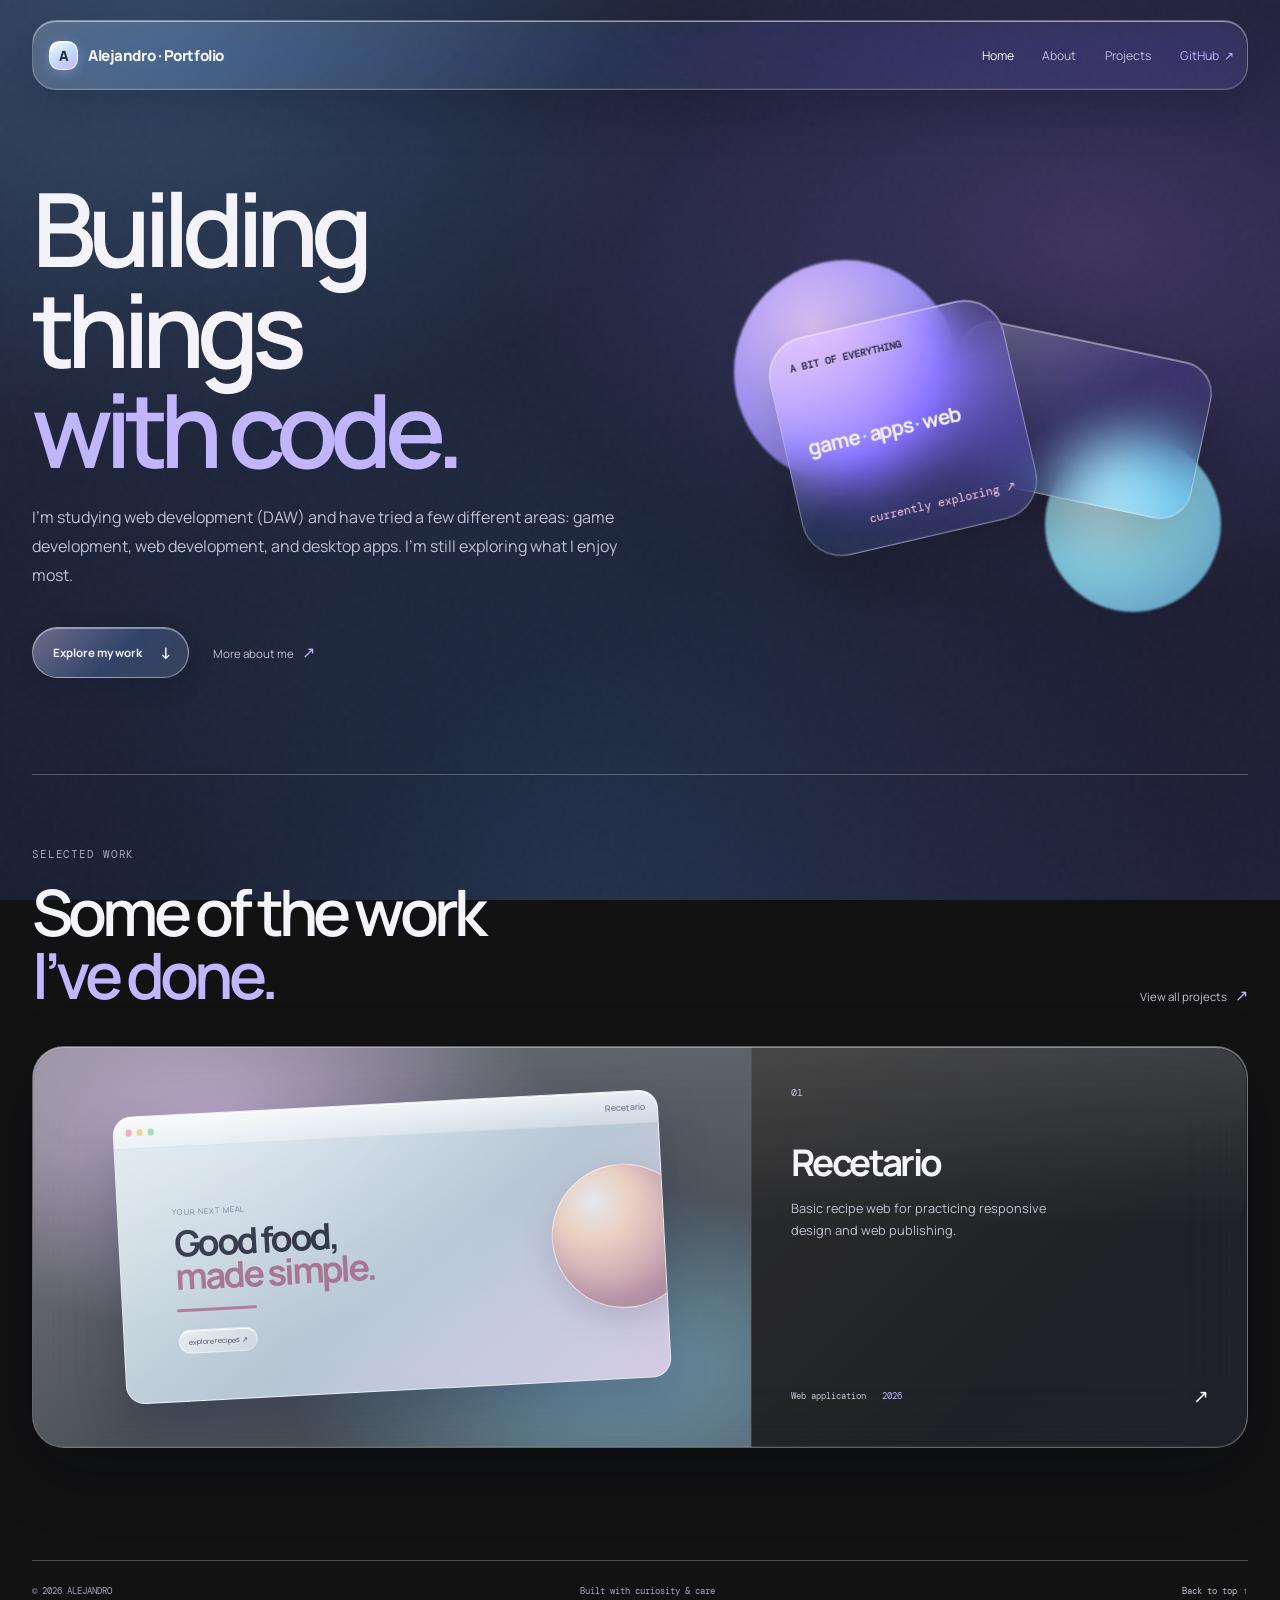
==== index.html @ 334a0d60 "Build portfolio site with project gallery Add a responsive portfolio homepage and project detail pag" ====
<!doctype html>
<html lang="en">
  <head>
    <meta charset="UTF-8" />
    <meta name="viewport" content="width=device-width, initial-scale=1.0" />
    <meta name="description" content="I'm studying web development and making things with code, from small apps to a game I built while learning Godot." />
    <title>Alejandro — Portfolio</title>
    <link rel="preconnect" href="https://fonts.googleapis.com" />
    <link rel="preconnect" href="https://fonts.gstatic.com" crossorigin />
    <link href="https://fonts.googleapis.com/css2?family=DM+Mono:wght@400;500&family=Manrope:wght@400;500;600;700;800&display=swap" rel="stylesheet" />
    <link rel="stylesheet" href="styles.css" />
    <script src="projects/home-project.js" defer></script>
  </head>
  <body>
    <div class="page-shell">
      <header class="site-header">
        <a class="brand" href="index.html" aria-label="Alejandro home">
          <span class="brand-mark" aria-hidden="true">A</span>
          <span>Alejandro · Portfolio</span>
        </a>

        <nav class="site-nav" aria-label="Main navigation">
          <a class="nav-link is-active" href="index.html">Home</a>
          <a class="nav-link" href="about/about.html">About</a>
          <a class="nav-link" href="projects/projects.html">Projects</a>
          <a class="nav-link nav-link--github" href="https://github.com/mesegr" target="_blank" rel="noreferrer">GitHub <span aria-hidden="true">↗</span></a>
        </nav>
      </header>

      <main>
        <section class="hero" aria-labelledby="hero-title">
          <div class="hero-copy">
            <h1 id="hero-title">Building things<br /><em>with code.</em></h1>
            <p class="hero-intro">I’m studying web development (DAW) and have tried a few different areas: game development, web development, and desktop apps. I’m still exploring what I enjoy most.</p>
            <div class="hero-actions">
              <a class="button button--primary" href="#selected-work">Explore my work <span aria-hidden="true">↓</span></a>
              <a class="text-link" href="about/about.html">More about me <span aria-hidden="true">↗</span></a>
            </div>
          </div>

          <div class="hero-art" aria-hidden="true">
            <div class="orb orb--violet"></div>
            <div class="orb orb--cyan"></div>
            <div class="glass-shape glass-shape--back"></div>
            <div class="glass-shape glass-shape--front">
              <span class="shape-label">a bit of everything</span>
              <strong aria-label="Game, apps, web">game <b>·</b> apps <i>·</i> web</strong>
              <span class="shape-arrow">currently exploring ↗</span>
            </div>
          </div>
        </section>

        <section class="work-section" id="selected-work" aria-labelledby="work-title">
          <div class="section-heading">
            <div>
              <p class="eyebrow">Selected work</p>
              <h2 id="work-title">Some of the work<br /><em>I’ve done.</em></h2>
            </div>
            <a class="text-link" href="projects/projects.html">View all projects <span aria-hidden="true">↗</span></a>
          </div>

          <a class="project-card" id="featured-project" href="projects/projects.html?slug=recetario">
            <div class="project-preview project-preview--recipe" aria-hidden="true">
              <div class="preview-window">
                <div class="preview-topbar"><span></span><span></span><span></span><b data-project="name">recetario</b></div>
                <div class="preview-content">
                  <span class="preview-kicker">your next meal</span>
                  <span class="preview-title">Good food,<br /><i>made simple.</i></span>
                  <span class="preview-line"></span>
                  <span class="preview-chip">explore recipes&nbsp; ↗</span>
                </div>
                <div class="preview-orb"></div>
              </div>
            </div>
            <div class="project-info">
              <div>
                <p class="project-number" data-project="number">01</p>
                <h3 data-project="name">Recetario</h3>
                <p class="project-description" data-project="shortDescription">A web project made while exploring how to build useful things for the browser. I’m still working on it.</p>
              </div>
              <div class="project-meta"><span data-project="category">Web application</span><span data-project="year">2026</span><span class="project-arrow">↗</span></div>
            </div>
          </a>
        </section>

      </main>

      <footer class="site-footer">
        <span>© 2026 ALEJANDRO</span>
        <span>Built with curiosity & care</span>
        <a href="#top" onclick="window.scrollTo({ top: 0, behavior: 'smooth' }); return false;">Back to top ↑</a>
      </footer>
    </div>
  </body>
</html>
---- styles.css ----
:root{color-scheme:dark;--text:#f5f4fb;--muted:#c1c1d2;--subtle:#a4a5bd;--violet:#c1b6ff;--cyan:#a6edff;--pink:#ffc4e6;--line:rgba(255,255,255,.24);--glass:rgba(255,255,255,.09)}
*{box-sizing:border-box}html{scroll-behavior:smooth}body{margin:0;min-height:100vh;color:var(--text);font-family:Manrope, sans-serif;-webkit-font-smoothing:antialiased;background:radial-gradient(ellipse at 12% 4%,rgba(101,175,225,.25),transparent 34rem),radial-gradient(ellipse at 86% 27%,rgba(160,118,236,.28),transparent 38rem),radial-gradient(ellipse at 45% 100%,rgba(72,133,181,.2),transparent 40rem),linear-gradient(145deg,#252b42,#171a2c 58%,#22213a);background-attachment:fixed}body:before{content:"";position:fixed;inset:0;pointer-events:none;opacity:.12;background-image:url("data:image/svg+xml,%3Csvg viewBox='0 0 180 180' xmlns='http://www.w3.org/2000/svg'%3E%3Cfilter id='n'%3E%3CfeTurbulence type='fractalNoise' baseFrequency='.8' numOctaves='3' stitchTiles='stitch'/%3E%3C/filter%3E%3Crect width='100%25' height='100%25' filter='url(%23n)' opacity='.18'/%3E%3C/svg%3E");z-index:5}a{color:inherit;text-decoration:none}.page-shell{width:min(100% - 3rem,76rem);margin:auto;position:relative;z-index:1}.site-header{height:4.4rem;margin-top:1.25rem;padding:0 .8rem 0 1rem;display:flex;align-items:center;justify-content:space-between;border:1px solid var(--line);border-radius:1.5rem;background:linear-gradient(135deg,rgba(255,255,255,.2),rgba(255,255,255,.045) 50%,rgba(175,190,255,.09));backdrop-filter:blur(30px) saturate(180%);-webkit-backdrop-filter:blur(30px) saturate(180%);box-shadow:inset 0 1px rgba(255,255,255,.52),inset 0 -1px rgba(255,255,255,.08),0 1rem 3rem rgba(6,10,30,.25)}.brand{display:flex;align-items:center;gap:.65rem;font-size:.94rem;font-weight:800;letter-spacing:-.03em}.brand-mark{display:grid;place-items:center;width:1.8rem;height:1.8rem;color:#28283c;background:linear-gradient(145deg,#fff,#c4dfff 45%,#c6b9ff);border:1px solid rgba(255,255,255,.8);border-radius:.65rem;font-size:.88rem;box-shadow:inset 0 1px #fff,0 3px 12px #b3b9ff55}.site-nav{display:flex;gap:1.8rem;align-items:center;font-size:.76rem;color:var(--muted)}.nav-link{transition:color .2s}.nav-link:hover,.nav-link.is-active{color:white}.nav-link--github{color:var(--violet)}.nav-link span{margin-left:.2rem}.hero{padding:7rem 0 8rem}.hero-copy{max-width:52rem}.eyebrow{margin:0 0 1.25rem;color:var(--subtle);font-family:'DM Mono',monospace;font-size:.68rem;letter-spacing:.08em;text-transform:uppercase}.status-dot{display:inline-block;width:.42rem;height:.42rem;margin-right:.5rem;border-radius:50%;background:#a7e9c5;box-shadow:0 0 0 .25rem #a7e9c514}h1,h2,h3,p{margin-top:0}h1,h2{margin-bottom:1.5rem;font-weight:600;letter-spacing:-.075em;line-height:.98}h1{max-width:48rem;font-size:clamp(3.8rem,8vw,7rem)}h2{font-size:clamp(2.5rem,5vw,4.4rem)}em{color:var(--violet);font-style:normal}.hero-intro{max-width:39rem;color:var(--muted);font-size:1rem;line-height:1.8}.hero-actions{display:flex;align-items:center;gap:1.5rem;margin-top:2.3rem}.button{display:inline-flex;gap:1.1rem;align-items:center;border:1px solid rgba(255,255,255,.44);border-radius:10rem;padding:.85rem 1.05rem .85rem 1.25rem;font-size:.72rem;font-weight:700;transition:transform .2s,background .2s;backdrop-filter:blur(22px) saturate(170%);box-shadow:inset 0 1px #ffffff66,0 8px 22px #10142a55}.button:hover{transform:translateY(-2px)}.button--primary{background:linear-gradient(135deg,#e6ddff66,#8cbaff35 55%,#fff2)}.button--primary span{font-size:1rem}.text-link{color:var(--muted);font-size:.72rem}.text-link:hover{color:white}.text-link span{color:var(--violet);margin-left:.35rem;font-size:1rem}.work-section{padding:4.5rem 0 7rem;border-top:1px solid var(--line)}.section-heading{display:flex;align-items:end;justify-content:space-between;margin-bottom:2.5rem}.section-heading h2{margin-bottom:0}.project-card{position:relative;display:grid;grid-template-columns:1.45fr 1fr;min-height:25rem;overflow:hidden;border:1px solid rgba(255,255,255,.3);border-radius:2rem;background:linear-gradient(135deg,rgba(255,255,255,.18),rgba(255,255,255,.055) 45%,rgba(151,178,255,.1));backdrop-filter:blur(34px) saturate(175%);-webkit-backdrop-filter:blur(34px) saturate(175%);box-shadow:inset 0 1px rgba(255,255,255,.48),inset 0 -1px rgba(255,255,255,.08),0 1.5rem 4rem rgba(5,8,25,.26);transition:transform .25s,border-color .25s}.project-card:before{content:"";position:absolute;inset:1px 1px auto;height:45%;border-radius:inherit;background:linear-gradient(180deg,rgba(255,255,255,.13),transparent);pointer-events:none}.project-card:hover{border-color:rgba(220,215,255,.65);transform:translateY(-4px)}.project-preview{position:relative;display:grid;place-items:center;overflow:hidden;min-height:25rem;background:radial-gradient(ellipse at 25% 20%,#eac7ff99,transparent 45%),radial-gradient(ellipse at 80% 80%,#8be9ff77,transparent 40%),linear-gradient(135deg,#c5c8eb44,#a8e3ee33)}.project-preview:after{content:"";position:absolute;inset:0;background:linear-gradient(135deg,#ffffff26,transparent 42%,#d5c5ff22);pointer-events:none}.preview-window{position:relative;width:76%;height:72%;min-height:15rem;overflow:hidden;border:1px solid #fff9;border-radius:1.2rem;background:linear-gradient(145deg,#e9f6f8e8,#cbddebd9 55%,#dfd1e9e8);color:#33394b;box-shadow:inset 0 1px #fff,0 1.5rem 3rem #212b4b55;transform:rotate(-3deg)}.preview-topbar{height:2rem;display:flex;align-items:center;gap:.28rem;padding:0 .75rem;border-bottom:1px solid #64728a33;font-size:.55rem;background:linear-gradient(#ffffffb8,#ffffff55)}.preview-topbar span{width:.4rem;height:.4rem;border-radius:50%;background:#f5a7b1}.preview-topbar span:nth-child(2){background:#f2d28d}.preview-topbar span:nth-child(3){background:#9bd8ad}.preview-topbar b{margin-left:auto;color:#69728a;font-weight:500}.preview-content{position:absolute;top:32%;left:10%;z-index:1}.preview-kicker{display:block;margin-bottom:.65rem;color:#747e94;font-size:.48rem;text-transform:uppercase;letter-spacing:.1em}.preview-title{display:block;font-size:clamp(1.4rem,3vw,2.25rem);font-weight:700;line-height:.92;letter-spacing:-.07em}.preview-title i{color:#a77592;font-style:normal}.preview-line{display:block;width:5rem;height:.18rem;margin:1rem 0;border-radius:1rem;background:#ad7d9a}.preview-chip{display:inline-block;padding:.38rem .55rem;border:1px solid #ffffff66;border-radius:1rem;background:linear-gradient(135deg,#fff9,#ffffff45);color:#4a4b63;font-size:.45rem;box-shadow:inset 0 1px #fff}.preview-orb{position:absolute;width:9rem;height:9rem;top:25%;right:-2rem;border:1px solid #ffffff99;border-radius:50%;background:radial-gradient(circle at 30% 25%,#fff9,#f8d6bbcc 24%,#bf8e9acc 70%,#8b647188);box-shadow:inset -12px -14px 24px #815f7a44,0 10px 30px #6f617544}.project-info{position:relative;display:flex;flex-direction:column;justify-content:space-between;padding:2.4rem;border-left:1px solid #ffffff21;background:linear-gradient(135deg,#ffffff10,transparent 65%)}.project-number{color:var(--muted);font-family:'DM Mono',monospace;font-size:.65rem}.project-info h3{margin:2.4rem 0 .7rem;font-size:2.3rem;letter-spacing:-.07em}.project-description{max-width:18rem;color:var(--muted);font-size:.8rem;line-height:1.7}.project-meta{display:flex;align-items:center;gap:1rem;color:var(--muted);font-family:'DM Mono',monospace;font-size:.58rem}.project-meta span:nth-child(2){color:var(--violet)}.project-arrow{margin-left:auto;color:white;font-size:1.2rem}.site-footer{display:flex;justify-content:space-between;gap:1rem;padding:1.5rem 0 2rem;border-top:1px solid var(--line);color:var(--subtle);font-family:'DM Mono',monospace;font-size:.58rem}.site-footer a{color:var(--muted)}
@media(max-width:700px){.page-shell{width:min(100% - 2rem,40rem)}.site-header{height:4.2rem;margin-top:.75rem;padding:0 .65rem}.site-nav{gap:.8rem;font-size:.65rem}.nav-link--github{display:none}.hero{padding:5rem 0 5.5rem}.hero h1{font-size:clamp(3.5rem,16vw,5.4rem)}.hero-intro{font-size:.9rem}.section-heading{display:block}.section-heading .text-link{display:inline-block;margin-top:1.5rem}.work-section{padding:3.5rem 0 5rem}.project-card{display:block}.project-preview{min-height:18rem}.preview-window{width:80%;height:75%;min-height:14rem}.project-info{min-height:17rem;padding:1.6rem;border-left:0;border-top:1px solid #ffffff2e}.project-info h3{margin-top:1.5rem}.site-footer{flex-wrap:wrap}.site-footer span:nth-child(2){display:none}}
.hero{min-height:36rem;display:grid;grid-template-columns:1.05fr .95fr;gap:4rem;align-items:center;padding:5.5rem 0 6rem}.hero-art{min-height:25rem;position:relative}.orb{position:absolute;border-radius:50%;filter:blur(1px)}.orb--violet{width:14rem;height:14rem;top:2rem;left:6%;background:radial-gradient(circle at 35% 30%,#e5c9ff,#a99bff 48%,#6852c8);opacity:.95}.orb--cyan{width:11rem;height:11rem;right:5%;bottom:1rem;background:radial-gradient(circle at 35% 30%,#dcfbff,#8edcf0 48%,#5c9bc9);opacity:.9}.glass-shape{position:absolute;border:1px solid rgba(255,255,255,.34);background:linear-gradient(140deg,rgba(255,255,255,.28),rgba(255,255,255,.045) 48%,rgba(172,158,255,.12));backdrop-filter:blur(28px) saturate(170%);-webkit-backdrop-filter:blur(28px) saturate(170%);box-shadow:0 1.5rem 4rem rgba(0,0,0,.25),inset 0 1px rgba(255,255,255,.45),inset 0 -1px rgba(255,255,255,.08);transform:rotate(-13deg)}.glass-shape--back{width:16rem;height:10rem;top:7rem;right:8%;border-radius:2rem;transform:rotate(12deg)}.glass-shape--front{width:15rem;height:14rem;top:5.5rem;left:15%;display:flex;flex-direction:column;justify-content:space-between;padding:1.4rem;border-radius:2.5rem;transform:rotate(-13deg)}.shape-label{color:#ffffffa6;font-family:'DM Mono',monospace;font-size:.6rem;text-transform:uppercase}.glass-shape--front strong{font-size:1.3rem;line-height:1.05;letter-spacing:-.06em}.glass-shape--front strong b,.glass-shape--front strong i{color:var(--cyan);font-style:normal}.shape-arrow{align-self:flex-end;color:var(--pink);font-family:'DM Mono',monospace;font-size:.75rem}.hero-art{isolation:isolate}
@media(max-width:700px){.hero{display:block;padding:4.2rem 0 5rem}.hero-art{min-height:20rem;margin-top:3rem}.orb--violet{width:11rem;height:11rem}.orb--cyan{width:8.5rem;height:8.5rem}.glass-shape--front{left:12%;width:13rem;height:12rem}.glass-shape--back{right:2%;width:13rem}}
@media(max-width:380px){.site-nav{gap:.55rem;font-size:.59rem}.brand{font-size:.82rem}.project-meta{gap:.65rem}}
.shape-label{color:rgba(28,30,54,.88);text-shadow:0 1px 0 rgba(255,255,255,.28);font-weight:700}
@media(prefers-reduced-motion:reduce){*,*:before,*:after{scroll-behavior:auto!important;transition-duration:.01ms!important}}
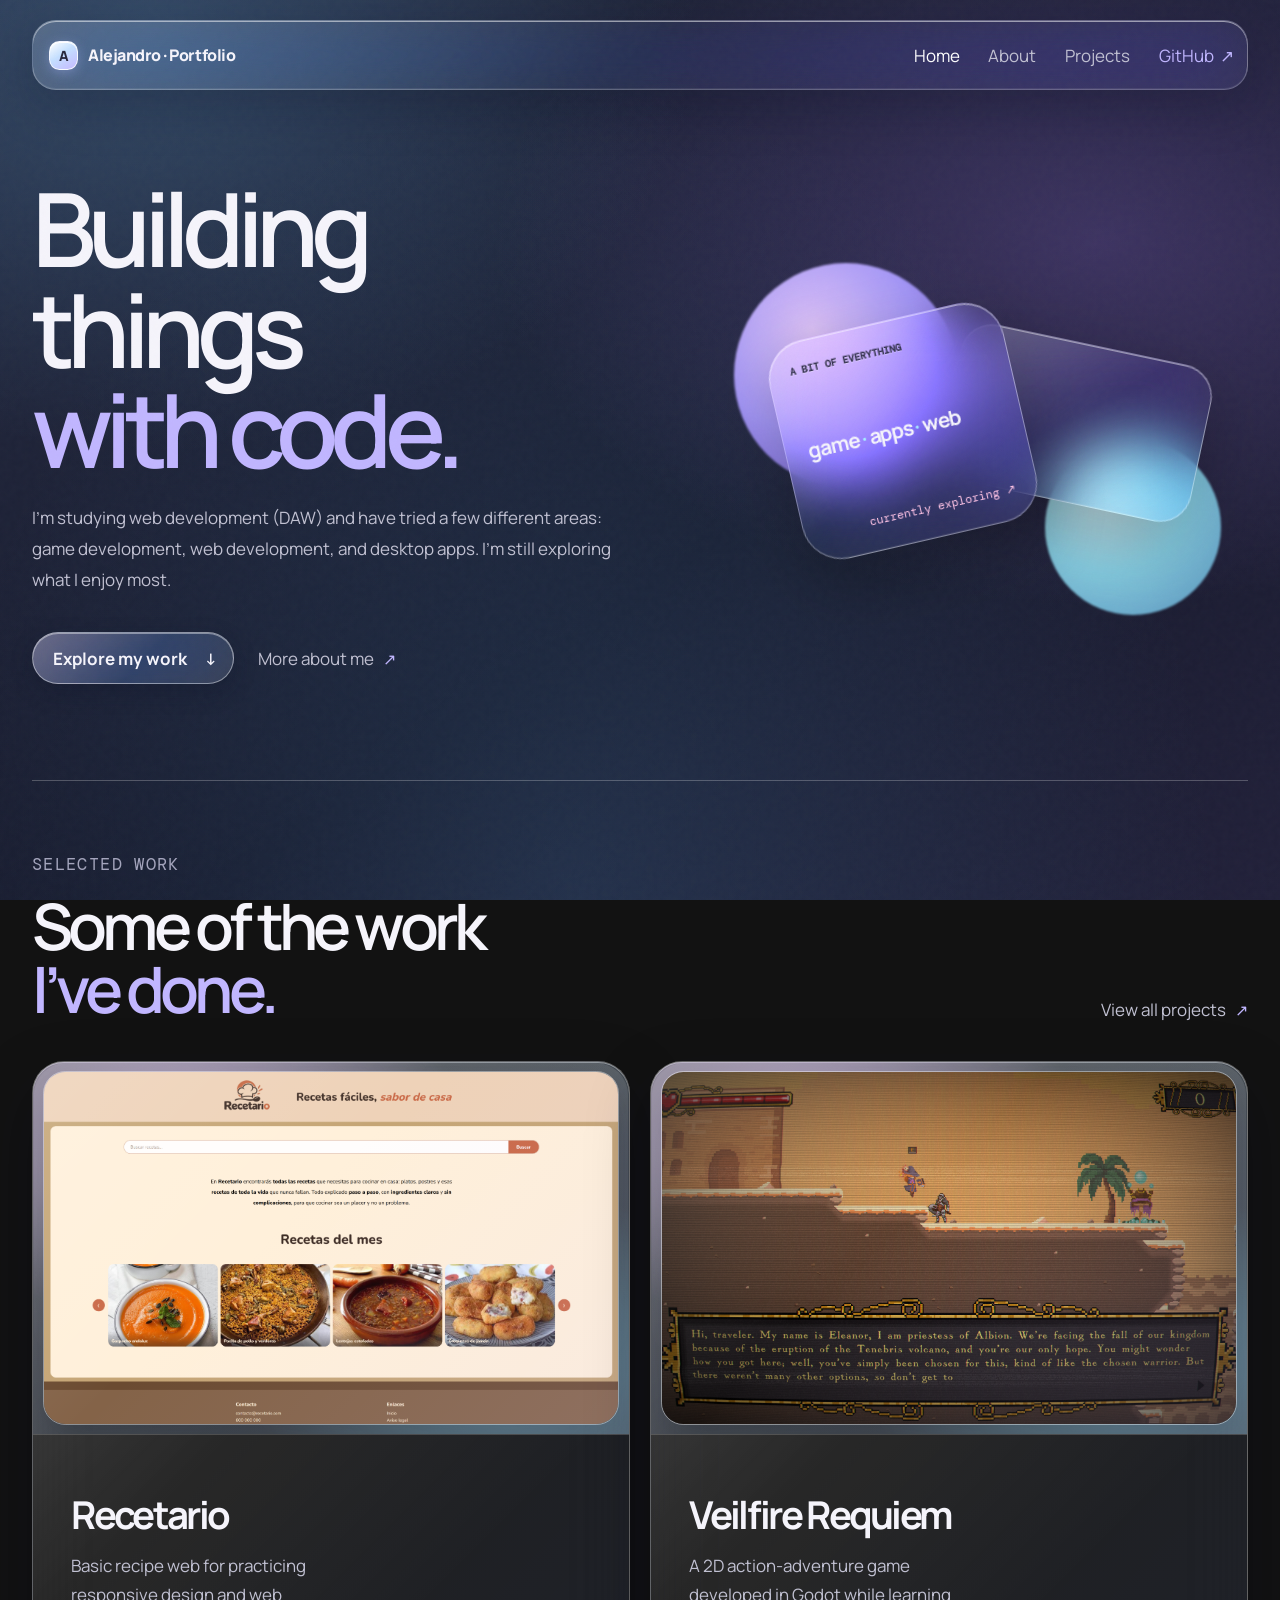
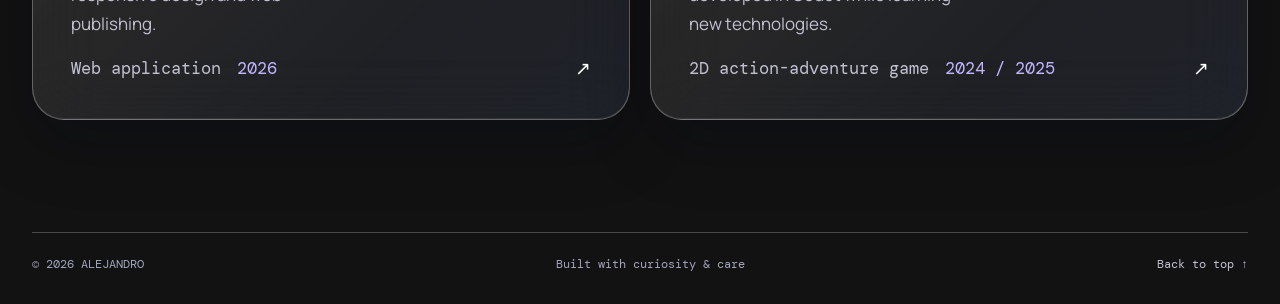
==== commit b3886b7b: "Add Veilfire Requiem project showcase Add the game's screenshots and project details, and render pro" ====
--- a/index.html
+++ b/index.html
@@ -59,28 +59,7 @@
             <a class="text-link" href="projects/projects.html">View all projects <span aria-hidden="true">↗</span></a>
           </div>
 
-          <a class="project-card" id="featured-project" href="projects/projects.html?slug=recetario">
-            <div class="project-preview project-preview--recipe" aria-hidden="true">
-              <div class="preview-window">
-                <div class="preview-topbar"><span></span><span></span><span></span><b data-project="name">recetario</b></div>
-                <div class="preview-content">
-                  <span class="preview-kicker">your next meal</span>
-                  <span class="preview-title">Good food,<br /><i>made simple.</i></span>
-                  <span class="preview-line"></span>
-                  <span class="preview-chip">explore recipes&nbsp; ↗</span>
-                </div>
-                <div class="preview-orb"></div>
-              </div>
-            </div>
-            <div class="project-info">
-              <div>
-                <p class="project-number" data-project="number">01</p>
-                <h3 data-project="name">Recetario</h3>
-                <p class="project-description" data-project="shortDescription">A web project made while exploring how to build useful things for the browser. I’m still working on it.</p>
-              </div>
-              <div class="project-meta"><span data-project="category">Web application</span><span data-project="year">2026</span><span class="project-arrow">↗</span></div>
-            </div>
-          </a>
+          <div class="project-list" id="project-list" aria-live="polite"></div>
         </section>
 
       </main>
--- a/styles.css
+++ b/styles.css
@@ -6,3 +6,11 @@
 @media(max-width:380px){.site-nav{gap:.55rem;font-size:.59rem}.brand{font-size:.82rem}.project-meta{gap:.65rem}}
 .shape-label{color:rgba(28,30,54,.88);text-shadow:0 1px 0 rgba(255,255,255,.28);font-weight:700}
 @media(prefers-reduced-motion:reduce){*,*:before,*:after{scroll-behavior:auto!important;transition-duration:.01ms!important}}
+.project-list{display:grid;gap:1.25rem}.project-card--home .project-preview--image{padding:.6rem}.project-card--home .project-preview--image img{display:block;width:100%;height:100%;min-height:18rem;max-height:28rem;object-fit:cover;border:1px solid rgba(255,255,255,.38);border-radius:1.4rem;box-shadow:inset 0 1px rgba(255,255,255,.45),0 1rem 2.5rem rgba(5,8,25,.24)}@media(max-width:700px){.project-card--home .project-preview--image{min-height:17rem}.project-card--home .project-preview--image img{min-height:16rem;max-height:22rem}}
+.project-list{grid-template-columns:repeat(2,minmax(0,1fr));align-items:stretch}.project-card--home{grid-template-columns:1fr;grid-template-rows:auto 1fr}.project-card--home .project-preview--image{min-height:0;aspect-ratio:16/10}.project-card--home .project-preview--image img{min-height:0;height:100%;max-height:none;object-fit:cover}.project-card--home .project-info{min-height:15rem;border-left:0;border-top:1px solid rgba(255,255,255,.2)}@media(max-width:700px){.project-list{grid-template-columns:1fr}.project-card--home .project-preview--image{min-height:0;aspect-ratio:16/10}}
+.project-card--home .project-preview--image{position:relative;overflow:hidden}.project-card--home .project-preview--image .home-project-image{position:absolute;inset:.6rem;width:calc(100% - 1.2rem);height:calc(100% - 1.2rem);min-height:0;max-height:none;object-fit:cover;opacity:0;transform:scale(1.025);transition:opacity .45s ease,transform .7s cubic-bezier(.2,.7,.2,1)}.project-card--home .project-preview--image .home-project-image.is-visible{opacity:1;transform:scale(1)}.home-carousel-button{position:absolute;z-index:2;top:50%;display:grid;place-items:center;width:2rem;height:2rem;padding:0;border:1px solid rgba(255,255,255,.52);border-radius:50%;background:rgba(26,30,52,.36);color:#fff;font-size:1.5rem;line-height:1;backdrop-filter:blur(16px);transform:translateY(-50%);cursor:pointer;transition:background .2s,scale .2s}.home-carousel-button:hover{background:rgba(26,30,52,.7);scale:1.08}.home-carousel-previous{left:1rem}.home-carousel-next{right:1rem}.home-carousel-counter{position:absolute;z-index:2;right:1rem;bottom:1rem;padding:.3rem .55rem;border:1px solid rgba(255,255,255,.35);border-radius:2rem;background:rgba(26,30,52,.38);color:#fff;font: .6rem 'DM Mono',monospace;backdrop-filter:blur(16px)}
+.home-carousel-viewport{position:absolute;inset:.6rem;overflow:hidden;border:1px solid rgba(255,255,255,.38);border-radius:1.4rem;box-shadow:inset 0 1px rgba(255,255,255,.45),0 1rem 2.5rem rgba(5,8,25,.24)}.home-carousel-track{display:flex;gap:12px;height:100%;transition:transform .65s cubic-bezier(.22,.75,.25,1);will-change:transform}.home-carousel-track .home-project-image{position:static;display:block;flex:0 0 calc((100% - 12px)/2);width:calc((100% - 12px)/2);height:100%;min-height:0;max-height:none;object-fit:cover;border:0;border-radius:1rem;opacity:1;transform:none;box-shadow:none}.home-carousel-button{top:50%}.project-card--home .project-preview--image{aspect-ratio:16/10}.project-card--home .project-preview--image img{min-height:0}
+.project-card--home .project-preview--image .home-carousel-viewport .home-carousel-track .home-project-image{position:static;inset:auto;display:block;flex:0 0 calc((100% - 12px)/2);width:calc((100% - 12px)/2);height:100%;min-height:0;max-height:none;margin:0;object-fit:cover;opacity:1;transform:none;border:0;border-radius:1rem;box-shadow:none;transition:none}.project-card--home .project-preview--image .home-carousel-track{position:relative;width:max-content;height:100%;gap:12px}.project-card--home .project-preview--image .home-carousel-viewport{position:absolute;inset:.6rem;overflow:hidden;width:auto;height:auto}
+.project-card--home .project-preview--image>.home-project-image.is-visible{position:absolute;inset:.6rem;width:calc(100% - 1.2rem);height:calc(100% - 1.2rem);min-height:0;max-height:none;object-fit:cover;opacity:1;transform:none;border:1px solid rgba(255,255,255,.38);border-radius:1.4rem;box-shadow:inset 0 1px rgba(255,255,255,.45),0 1rem 2.5rem rgba(5,8,25,.24)}
+.project-info h3{margin-top:.9rem}.site-nav,.eyebrow,.hero-intro,.button,.text-link,.project-number,.project-description,.project-meta,.site-footer{font-size:calc(1em + 1px)}.brand{font-size:1rem}.project-info h3{font-size:2.4rem}
+.site-footer{font-size:.72rem!important}
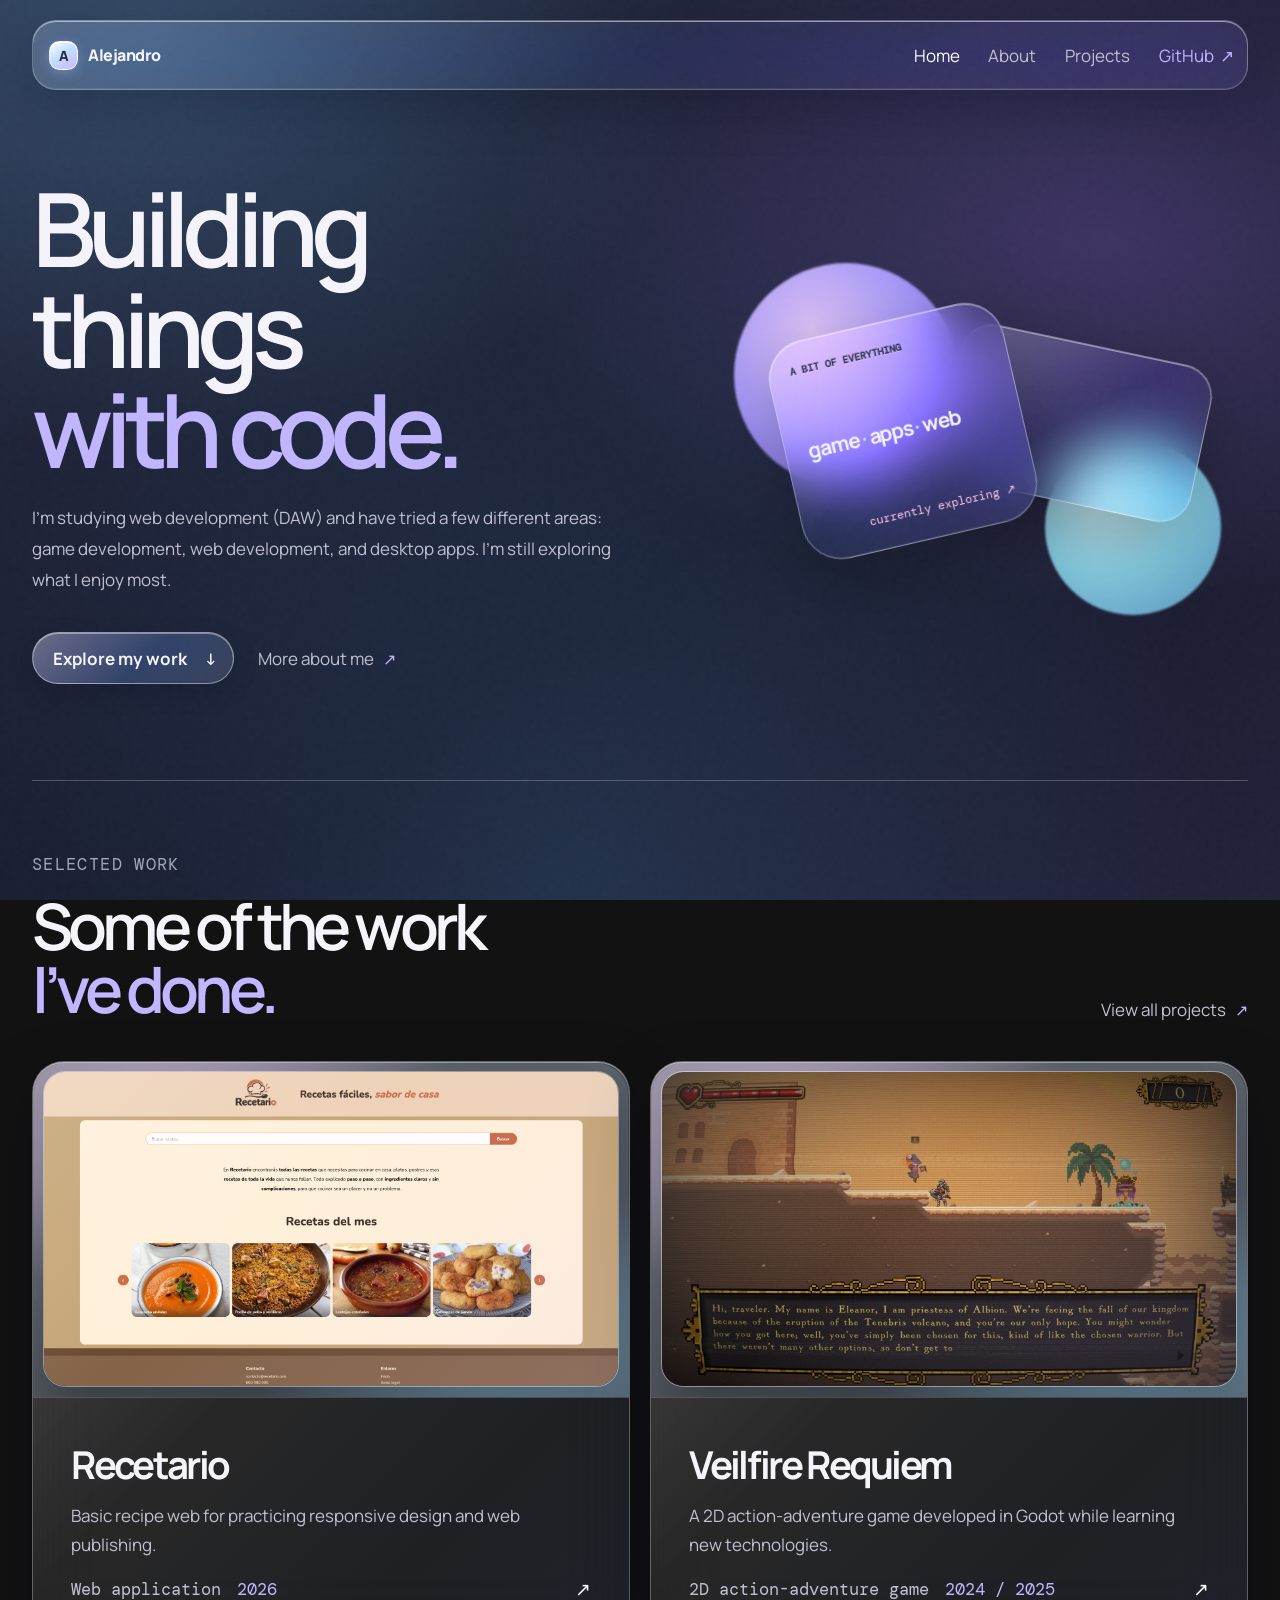
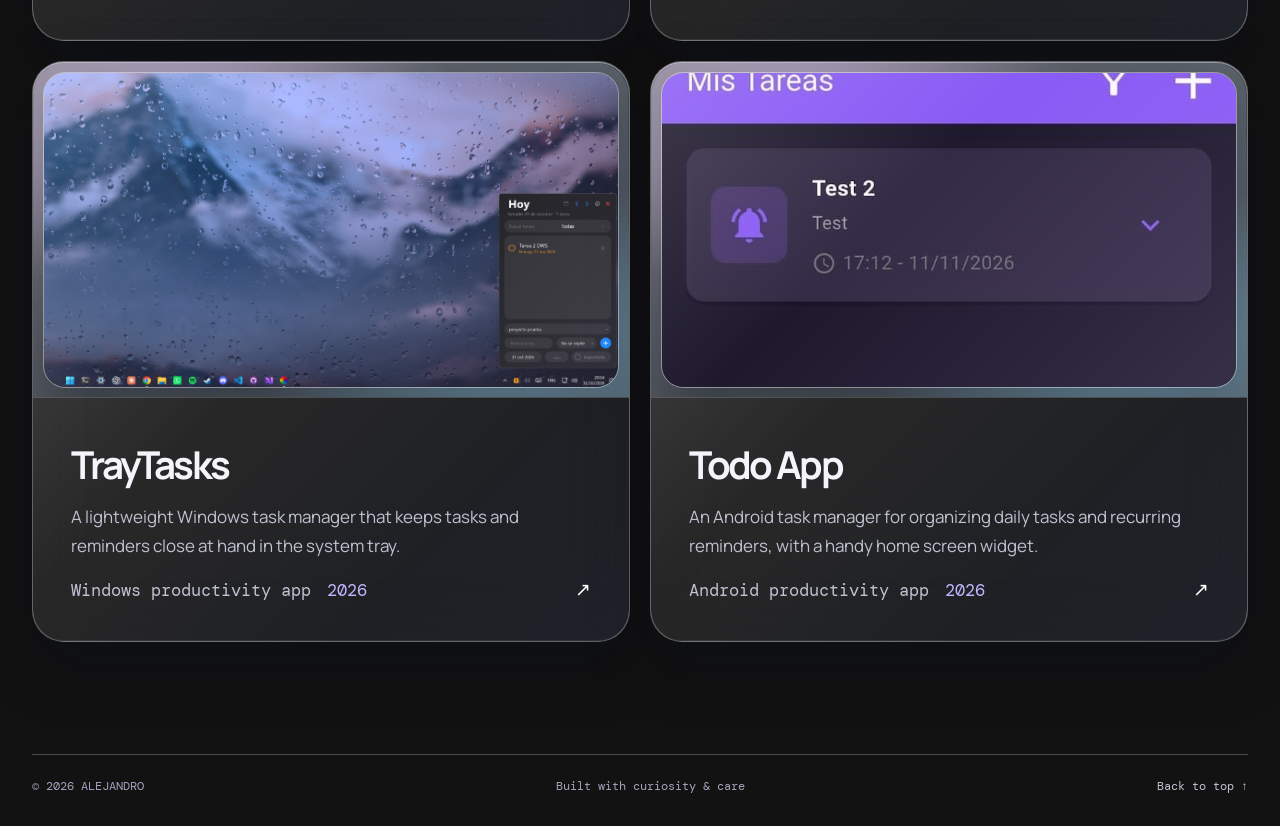
==== commit ca124404: "Improve mobile portfolio layouts Refine responsive styles for narrow screens across the home, about," ====
--- a/index.html
+++ b/index.html
@@ -16,7 +16,7 @@
       <header class="site-header">
         <a class="brand" href="index.html" aria-label="Alejandro home">
           <span class="brand-mark" aria-hidden="true">A</span>
-          <span>Alejandro · Portfolio</span>
+          <span>Alejandro</span>
         </a>
 
         <nav class="site-nav" aria-label="Main navigation">
--- a/styles.css
+++ b/styles.css
@@ -12,5 +12,15 @@
 .home-carousel-viewport{position:absolute;inset:.6rem;overflow:hidden;border:1px solid rgba(255,255,255,.38);border-radius:1.4rem;box-shadow:inset 0 1px rgba(255,255,255,.45),0 1rem 2.5rem rgba(5,8,25,.24)}.home-carousel-track{display:flex;gap:12px;height:100%;transition:transform .65s cubic-bezier(.22,.75,.25,1);will-change:transform}.home-carousel-track .home-project-image{position:static;display:block;flex:0 0 calc((100% - 12px)/2);width:calc((100% - 12px)/2);height:100%;min-height:0;max-height:none;object-fit:cover;border:0;border-radius:1rem;opacity:1;transform:none;box-shadow:none}.home-carousel-button{top:50%}.project-card--home .project-preview--image{aspect-ratio:16/10}.project-card--home .project-preview--image img{min-height:0}
 .project-card--home .project-preview--image .home-carousel-viewport .home-carousel-track .home-project-image{position:static;inset:auto;display:block;flex:0 0 calc((100% - 12px)/2);width:calc((100% - 12px)/2);height:100%;min-height:0;max-height:none;margin:0;object-fit:cover;opacity:1;transform:none;border:0;border-radius:1rem;box-shadow:none;transition:none}.project-card--home .project-preview--image .home-carousel-track{position:relative;width:max-content;height:100%;gap:12px}.project-card--home .project-preview--image .home-carousel-viewport{position:absolute;inset:.6rem;overflow:hidden;width:auto;height:auto}
 .project-card--home .project-preview--image>.home-project-image.is-visible{position:absolute;inset:.6rem;width:calc(100% - 1.2rem);height:calc(100% - 1.2rem);min-height:0;max-height:none;object-fit:cover;opacity:1;transform:none;border:1px solid rgba(255,255,255,.38);border-radius:1.4rem;box-shadow:inset 0 1px rgba(255,255,255,.45),0 1rem 2.5rem rgba(5,8,25,.24)}
-.project-info h3{margin-top:.9rem}.site-nav,.eyebrow,.hero-intro,.button,.text-link,.project-number,.project-description,.project-meta,.site-footer{font-size:calc(1em + 1px)}.brand{font-size:1rem}.project-info h3{font-size:2.4rem}
+
+/* Every featured-project cover uses the same visual frame, regardless of source image size. */
+.project-card--home .project-preview--image{aspect-ratio:16/9;display:grid;place-items:center;overflow:hidden}
+.project-card--home .project-preview--image>.home-project-image.is-visible{object-position:center center}
+.project-card--home .project-description{max-width:none}
+@media(max-width:700px){.hero-art{display:none}}
+.project-info h3{margin-top:.1rem}.site-nav,.eyebrow,.hero-intro,.button,.text-link,.project-number,.project-description,.project-meta,.site-footer{font-size:calc(1em + 1px)}.brand{font-size:1rem}.project-info h3{font-size:2.4rem}
 .site-footer{font-size:.72rem!important}
+/* Keep every navigation item available while making the header fit narrow phones. */
+@media(max-width:700px){.page-shell{width:min(calc(100% - 2rem),40rem)}.site-header{gap:.55rem}.brand{flex:0 0 auto;white-space:nowrap}.site-nav{flex:0 1 auto;justify-content:flex-end;gap:clamp(.35rem,2vw,.75rem);font-size:clamp(.62rem,2.3vw,.72rem)}.site-nav .nav-link{white-space:nowrap}.nav-link--github{display:inline-flex}.hero-actions{flex-wrap:wrap;row-gap:.8rem}.section-heading{gap:1rem}.site-footer{align-items:flex-start}}
+@media(max-width:480px){.page-shell{width:calc(100% - 1.25rem)}.site-header{height:auto;min-height:3.8rem;padding:.55rem .6rem;border-radius:1.15rem}.site-nav{gap:.38rem;font-size:.7rem}.hero{min-height:0;padding-top:3.5rem}.hero h1{font-size:clamp(2.85rem,13.5vw,4.1rem)}.hero-intro{font-size:1rem;line-height:1.7}.hero-actions{gap:.9rem}.work-section{padding:2.8rem 0 4rem}.section-heading h2{font-size:clamp(2.4rem,11vw,3.6rem)}.project-card--home .project-preview--image{aspect-ratio:16/9}.project-card--home .project-preview--image>.home-project-image.is-visible{object-fit:contain;object-position:center}.project-card--home .project-info{min-height:0;padding:1.15rem}.project-info h3{font-size:clamp(1.8rem,8vw,2.3rem);margin:.25rem 0 .65rem}.project-description{font-size:.94rem;line-height:1.65}.project-meta{flex-wrap:wrap;gap:.55rem;font-size:.68rem}.site-footer{gap:.7rem;padding:1.2rem 0 1.5rem;font-size:.68rem!important}.site-footer span:first-child{white-space:nowrap}}
+@media(max-width:340px){.page-shell{width:calc(100% - 1rem)}.site-header{display:grid;grid-template-columns:minmax(0,1fr);justify-items:stretch;gap:.45rem;padding:.6rem .7rem}.brand{font-size:.9rem}.site-nav{width:100%;justify-content:space-between;gap:.2rem;font-size:.72rem}.hero h1{font-size:2.7rem}.hero-actions{width:100%;justify-content:space-between;flex-wrap:nowrap;gap:.6rem}.hero-actions .button{gap:.55rem;padding:.7rem .72rem .7rem .9rem;font-size:.72rem;white-space:nowrap}.hero-actions .text-link{font-size:.82rem;white-space:nowrap}.button{padding:.75rem .9rem;font-size:.78rem}.project-meta{font-size:.63rem}}
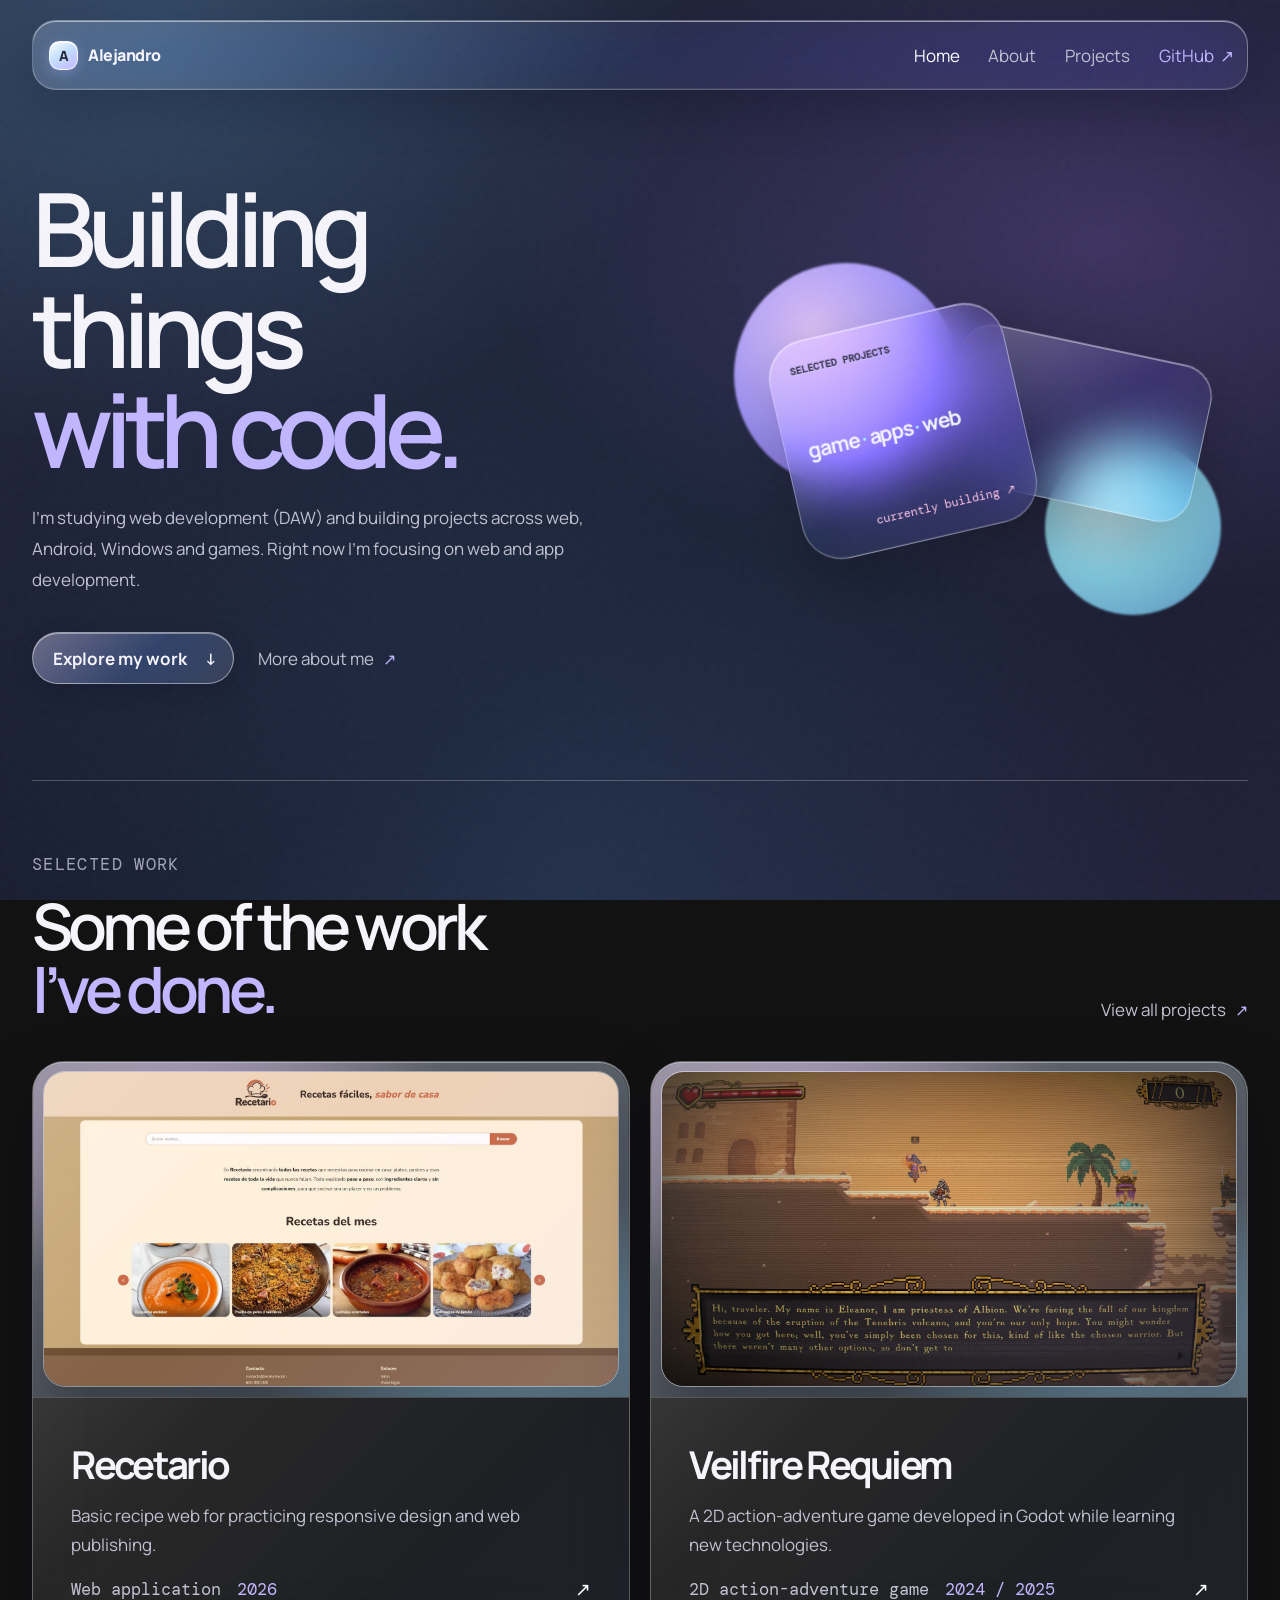
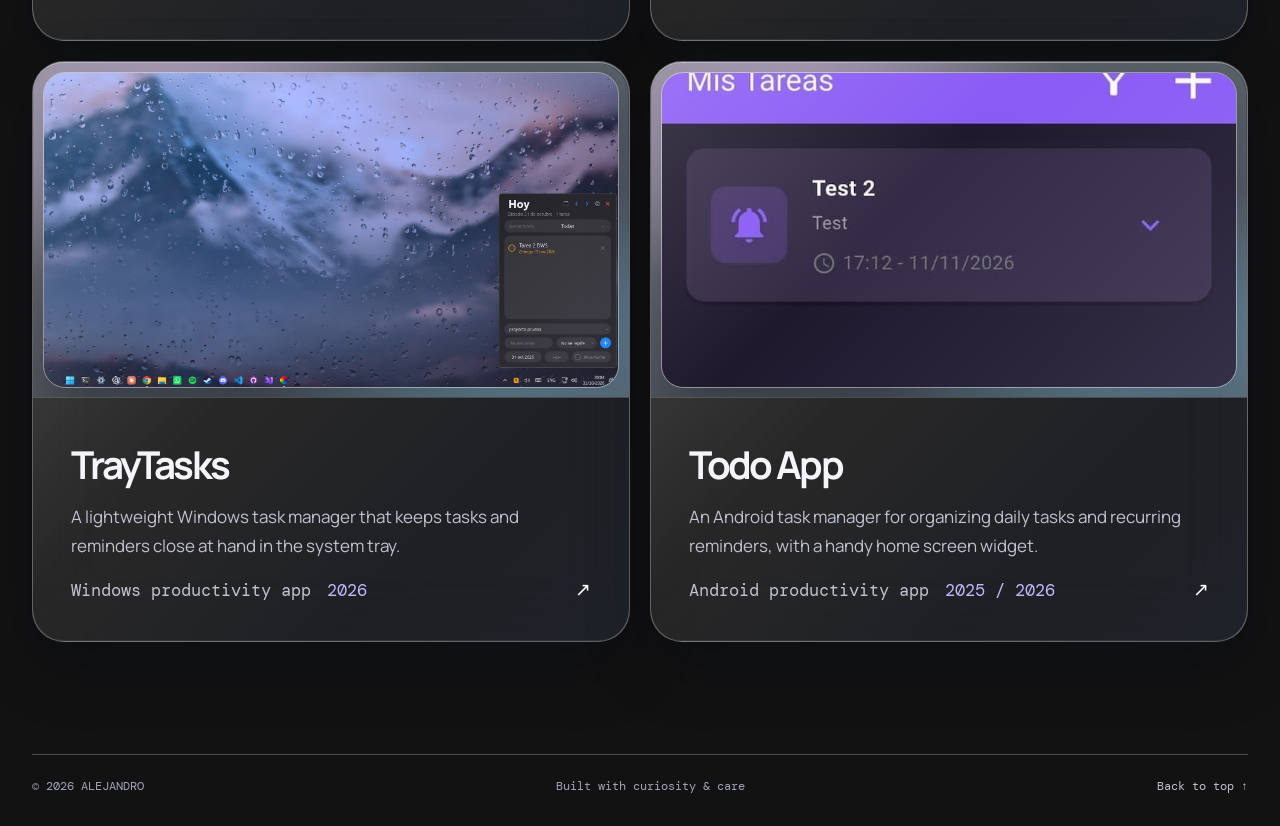
==== commit 897b4f6b: "Add page metadata and personal copy" ====
--- a/index.html
+++ b/index.html
@@ -3,8 +3,14 @@
   <head>
     <meta charset="UTF-8" />
     <meta name="viewport" content="width=device-width, initial-scale=1.0" />
-    <meta name="description" content="I'm studying web development and making things with code, from small apps to a game I built while learning Godot." />
+    <meta name="description" content="Alejandro's developer portfolio, featuring projects across web, Android, Windows, and games." />
+    <meta name="theme-color" content="#171a2b" />
+    <meta property="og:title" content="Alejandro — Developer Portfolio" />
+    <meta property="og:description" content="Projects across web, Android, Windows, and games by Alejandro." />
+    <meta property="og:type" content="website" />
+    <meta name="twitter:card" content="summary" />
     <title>Alejandro — Portfolio</title>
+    <link rel="icon" href="favicon.svg" type="image/svg+xml" />
     <link rel="preconnect" href="https://fonts.googleapis.com" />
     <link rel="preconnect" href="https://fonts.gstatic.com" crossorigin />
     <link href="https://fonts.googleapis.com/css2?family=DM+Mono:wght@400;500&family=Manrope:wght@400;500;600;700;800&display=swap" rel="stylesheet" />
@@ -23,7 +29,7 @@
           <a class="nav-link is-active" href="index.html">Home</a>
           <a class="nav-link" href="about/about.html">About</a>
           <a class="nav-link" href="projects/projects.html">Projects</a>
-          <a class="nav-link nav-link--github" href="https://github.com/mesegr" target="_blank" rel="noreferrer">GitHub <span aria-hidden="true">↗</span></a>
+          <a class="nav-link nav-link--github" href="https://github.com/mesegr" target="_blank" rel="noopener noreferrer">GitHub <span aria-hidden="true">↗</span></a>
         </nav>
       </header>
 
@@ -31,7 +37,7 @@
         <section class="hero" aria-labelledby="hero-title">
           <div class="hero-copy">
             <h1 id="hero-title">Building things<br /><em>with code.</em></h1>
-            <p class="hero-intro">I’m studying web development (DAW) and have tried a few different areas: game development, web development, and desktop apps. I’m still exploring what I enjoy most.</p>
+            <p class="hero-intro">I'm studying web development (DAW) and building projects across web, Android, Windows and games. Right now I'm focusing on web and app development.</p>
             <div class="hero-actions">
               <a class="button button--primary" href="#selected-work">Explore my work <span aria-hidden="true">↓</span></a>
               <a class="text-link" href="about/about.html">More about me <span aria-hidden="true">↗</span></a>
@@ -43,9 +49,9 @@
             <div class="orb orb--cyan"></div>
             <div class="glass-shape glass-shape--back"></div>
             <div class="glass-shape glass-shape--front">
-              <span class="shape-label">a bit of everything</span>
+              <span class="shape-label">selected projects</span>
               <strong aria-label="Game, apps, web">game <b>·</b> apps <i>·</i> web</strong>
-              <span class="shape-arrow">currently exploring ↗</span>
+              <span class="shape-arrow">currently building ↗</span>
             </div>
           </div>
         </section>
@@ -62,6 +68,8 @@
           <div class="project-list" id="project-list" aria-live="polite"></div>
         </section>
 
+        <noscript><p class="noscript-notice">JavaScript is needed to display project cards. Browse my work on <a href="https://github.com/mesegr">GitHub</a>.</p></noscript>
+
       </main>
 
       <footer class="site-footer">
--- a/styles.css
+++ b/styles.css
@@ -22,5 +22,6 @@
 .site-footer{font-size:.72rem!important}
 /* Keep every navigation item available while making the header fit narrow phones. */
 @media(max-width:700px){.page-shell{width:min(calc(100% - 2rem),40rem)}.site-header{gap:.55rem}.brand{flex:0 0 auto;white-space:nowrap}.site-nav{flex:0 1 auto;justify-content:flex-end;gap:clamp(.35rem,2vw,.75rem);font-size:clamp(.62rem,2.3vw,.72rem)}.site-nav .nav-link{white-space:nowrap}.nav-link--github{display:inline-flex}.hero-actions{flex-wrap:wrap;row-gap:.8rem}.section-heading{gap:1rem}.site-footer{align-items:flex-start}}
-@media(max-width:480px){.page-shell{width:calc(100% - 1.25rem)}.site-header{height:auto;min-height:3.8rem;padding:.55rem .6rem;border-radius:1.15rem}.site-nav{gap:.38rem;font-size:.7rem}.hero{min-height:0;padding-top:3.5rem}.hero h1{font-size:clamp(2.85rem,13.5vw,4.1rem)}.hero-intro{font-size:1rem;line-height:1.7}.hero-actions{gap:.9rem}.work-section{padding:2.8rem 0 4rem}.section-heading h2{font-size:clamp(2.4rem,11vw,3.6rem)}.project-card--home .project-preview--image{aspect-ratio:16/9}.project-card--home .project-preview--image>.home-project-image.is-visible{object-fit:contain;object-position:center}.project-card--home .project-info{min-height:0;padding:1.15rem}.project-info h3{font-size:clamp(1.8rem,8vw,2.3rem);margin:.25rem 0 .65rem}.project-description{font-size:.94rem;line-height:1.65}.project-meta{flex-wrap:wrap;gap:.55rem;font-size:.68rem}.site-footer{gap:.7rem;padding:1.2rem 0 1.5rem;font-size:.68rem!important}.site-footer span:first-child{white-space:nowrap}}
+@media(max-width:480px){.page-shell{width:calc(100% - 1.25rem)}.site-header{height:auto;min-height:3.8rem;padding:.55rem .6rem;border-radius:1.15rem}.site-nav{gap:.38rem;font-size:.7rem}.hero{min-height:0;padding-top:3.5rem}.hero h1{font-size:clamp(2.85rem,13.5vw,4.1rem)}.hero-intro{font-size:1rem;line-height:1.7}.hero-actions{gap:.9rem}.work-section{padding:2.8rem 0 4rem}.section-heading h2{font-size:clamp(2.4rem,11vw,3.6rem)}.project-card--home .project-preview--image{aspect-ratio:16/9}.project-card--home .project-preview--image>.home-project-image.is-visible{object-fit:cover;object-position:center}.project-card--home .project-info{min-height:0;padding:1.15rem}.project-info h3{font-size:clamp(1.8rem,8vw,2.3rem);margin:.25rem 0 .65rem}.project-description{font-size:.94rem;line-height:1.65}.project-meta{flex-wrap:wrap;gap:.55rem;font-size:.68rem}.site-footer{gap:.7rem;padding:1.2rem 0 1.5rem;font-size:.68rem!important}.site-footer span:first-child{white-space:nowrap}}
 @media(max-width:340px){.page-shell{width:calc(100% - 1rem)}.site-header{display:grid;grid-template-columns:minmax(0,1fr);justify-items:stretch;gap:.45rem;padding:.6rem .7rem}.brand{font-size:.9rem}.site-nav{width:100%;justify-content:space-between;gap:.2rem;font-size:.72rem}.hero h1{font-size:2.7rem}.hero-actions{width:100%;justify-content:space-between;flex-wrap:nowrap;gap:.6rem}.hero-actions .button{gap:.55rem;padding:.7rem .72rem .7rem .9rem;font-size:.72rem;white-space:nowrap}.hero-actions .text-link{font-size:.82rem;white-space:nowrap}.button{padding:.75rem .9rem;font-size:.78rem}.project-meta{font-size:.63rem}}
+@media(min-width:701px) and (max-width:850px){.hero-actions{gap:.75rem;flex-wrap:nowrap}.hero-actions .button{gap:.55rem;padding:.75rem .8rem .75rem 1rem;font-size:1rem;white-space:nowrap}.hero-actions .text-link{font-size:.95rem;white-space:nowrap}}
